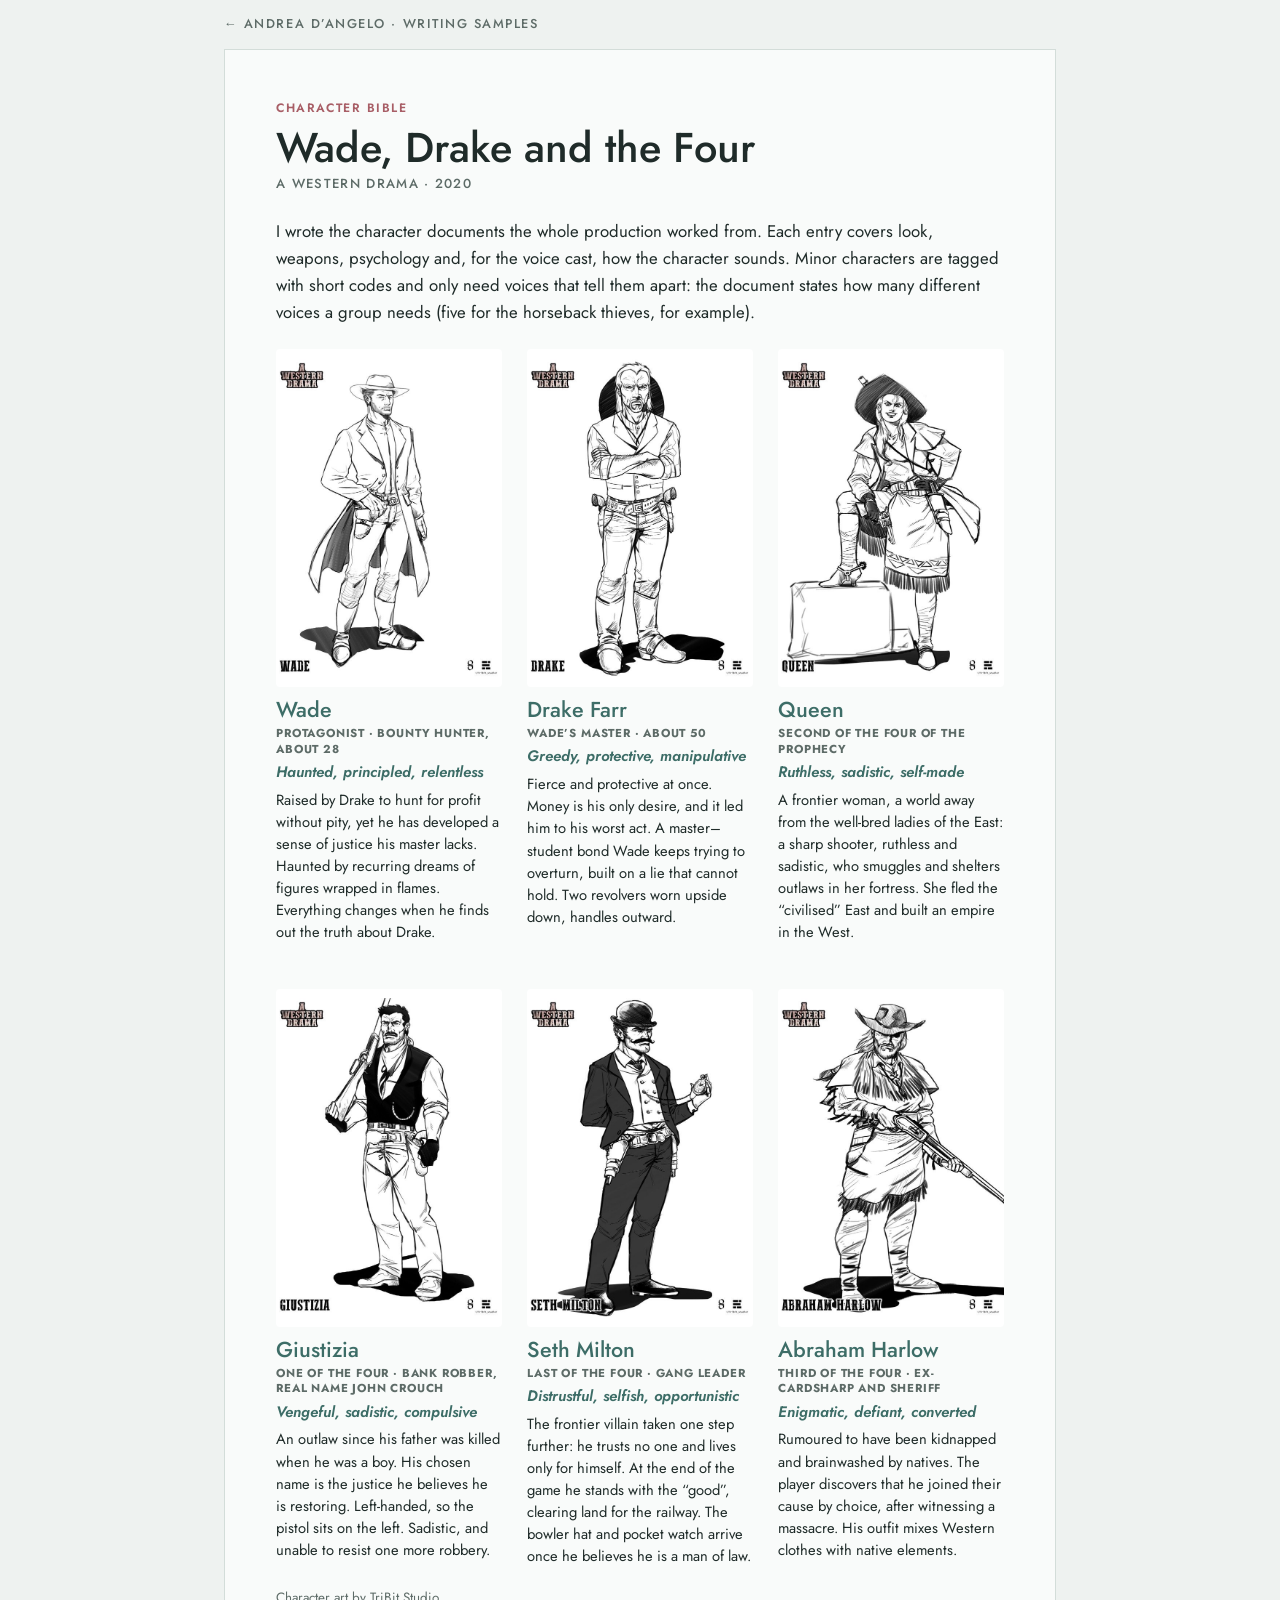
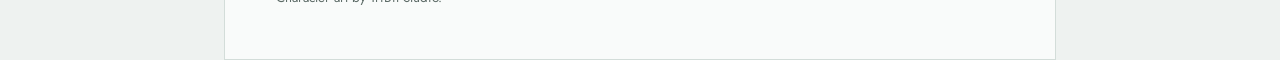
==== awd-characters.html @ d0e0a261 "Add files via upload" ====
<!doctype html>
<html lang="en">
<head>
<meta charset="utf-8">
<meta name="viewport" content="width=device-width, initial-scale=1, viewport-fit=cover">
<title>Wade, Drake and the Four · Andrea D’Angelo</title>
<link rel="icon" href="favicon.svg" type="image/svg+xml">

<meta name="claude:viewport-fit-sides" content="cover">
<link rel="stylesheet" href="https://fonts.googleapis.com/css2?family=Jost:ital,wght@0,400;0,500;0,600;1,400&family=Courier+Prime:ital,wght@0,400;0,700;1,400&display=swap">
<link rel="stylesheet" href="doc.css">
</head>
<body>
<div class="doc-top"><a href="samples.html">← Andrea D’Angelo · Writing samples</a></div>
<article class="docpage">
<p class="dk">Character bible</p>
<h1>Wade, Drake and the Four</h1>
<p class="dp">A Western Drama · 2020</p>

  <div class="sec-intro"><p>I wrote the character documents the whole production worked from. Each entry covers look, weapons, psychology and, for the voice cast, how the character sounds. Minor characters are tagged with short codes and only need voices that tell them apart: the document states how many different voices a group needs (five for the horseback thieves, for example).</p></div>
  <div class="chars">
    <article class="char"><div class="art"><img src="img/wade.jpg" width="620" height="877" alt="Wade, character art."></div>
      <h3>Wade</h3><p class="r">Protagonist · Bounty hunter, about 28</p><p class="adj">Haunted, principled, relentless</p>
      <p>Raised by Drake to hunt for profit without pity, yet he has developed a sense of justice his master lacks. Haunted by recurring dreams of figures wrapped in flames. Everything changes when he finds out the truth about Drake.</p></article>
    <article class="char"><div class="art"><img src="img/drake.jpg" width="620" height="877" alt="Drake Farr, character art."></div>
      <h3>Drake Farr</h3><p class="r">Wade’s master · About 50</p><p class="adj">Greedy, protective, manipulative</p>
      <p>Fierce and protective at once. Money is his only desire, and it led him to his worst act. A master–student bond Wade keeps trying to overturn, built on a lie that cannot hold. Two revolvers worn upside down, handles outward.</p></article>
    <article class="char"><div class="art"><img src="img/queen.jpg" width="620" height="877" alt="Queen, character art."></div>
      <h3>Queen</h3><p class="r">Second of the Four of the Prophecy</p><p class="adj">Ruthless, sadistic, self-made</p>
      <p>A frontier woman, a world away from the well-bred ladies of the East: a sharp shooter, ruthless and sadistic, who smuggles and shelters outlaws in her fortress. She fled the “civilised” East and built an empire in the West.</p></article>
    <article class="char"><div class="art"><img src="img/giustizia.jpg" width="620" height="877" alt="Giustizia, character art."></div>
      <h3>Giustizia</h3><p class="r">One of the Four · Bank robber, real name John Crouch</p><p class="adj">Vengeful, sadistic, compulsive</p>
      <p>An outlaw since his father was killed when he was a boy. His chosen name is the justice he believes he is restoring. Left-handed, so the pistol sits on the left. Sadistic, and unable to resist one more robbery.</p></article>
    <article class="char"><div class="art"><img src="img/seth.jpg" width="620" height="877" alt="Seth Milton, character art."></div>
      <h3>Seth Milton</h3><p class="r">Last of the Four · Gang leader</p><p class="adj">Distrustful, selfish, opportunistic</p>
      <p>The frontier villain taken one step further: he trusts no one and lives only for himself. At the end of the game he stands with the “good”, clearing land for the railway. The bowler hat and pocket watch arrive once he believes he is a man of law.</p></article>
    <article class="char"><div class="art"><img src="img/abraham.jpg" width="620" height="877" alt="Abraham Harlow, character art."></div>
      <h3>Abraham Harlow</h3><p class="r">Third of the Four · Ex-cardsharp and sheriff</p><p class="adj">Enigmatic, defiant, converted</p>
      <p>Rumoured to have been kidnapped and brainwashed by natives. The player discovers that he joined their cause by choice, after witnessing a massacre. His outfit mixes Western clothes with native elements.</p></article>
  </div>
  <p class="cap">Character art by TriBit Studio.</p>
</article>
</body>
</html>
---- doc.css ----
/* Andrea D'Angelo · Narrative Design Portfolio
   Layout: one reading column; project pages open with claim + cover,
   then a sticky jump bar; every writing sample sits in a "document" block
   with a bordeaux band, as in the PDF portfolio. */



:root {
  --paper: #f9fbfa; --ink: #1f2b29; --muted: #5d6b67; --rule: #d3ddd9; --wash: #eef2f0;
  --accent: #3d6d67; --accent-wash: #dce9e5; --band: #3d6d67; --on-band: #ffffff; --box-line: #c7d3cf;
  --display: "Jost", Futura, "Century Gothic", Arial, sans-serif;
  --sans: "Jost", Futura, "Century Gothic", Arial, sans-serif;
  --serif: "Jost", Futura, "Century Gothic", Arial, sans-serif;
  --script: "Courier Prime", "TeX Gyre Cursor", "Courier New", Courier, monospace;
  --col: 46rem; --wide: 52rem; color-scheme: light;
}
@media (prefers-color-scheme: dark) { :root:not([data-theme="light"]) {
  --paper: #1b211f; --ink: #e5ece9; --muted: #9fb0aa; --rule: #2c3533; --wash: #141917;
  --accent: #8cc2b9; --accent-wash: #1f2d2a; --band: #2f5752; --on-band: #f2f7f5; --box-line: #34403d; color-scheme: dark; } }
:root[data-theme="dark"] {
  --paper: #1b211f; --ink: #e5ece9; --muted: #9fb0aa; --rule: #2c3533; --wash: #141917;
  --accent: #8cc2b9; --accent-wash: #1f2d2a; --band: #2f5752; --on-band: #f2f7f5; --box-line: #34403d; color-scheme: dark; }

*, *::before, *::after { box-sizing: border-box; }
html { -webkit-text-size-adjust: 100%; scroll-behavior: smooth; }
@media (prefers-reduced-motion: reduce) { html { scroll-behavior: auto; } }
body {
  margin: 0;
  background: var(--paper);
  color: var(--ink);
  font: 400 1.0625rem/1.62 var(--serif);
  padding-left: max(16px, env(safe-area-inset-left, 0px));
  padding-right: max(16px, env(safe-area-inset-right, 0px));
}
img { max-width: 100%; height: auto; display: block; }
a { color: var(--accent); text-underline-offset: 0.18em; text-decoration-thickness: 1px; }
a:hover { text-decoration-thickness: 2px; }
:focus-visible { outline: 2px solid var(--accent); outline-offset: 3px; }
p { margin: 0 0 0.9em; }
em, i { font-style: italic; }
strong, b { font-weight: 650; }

.wrap { max-width: var(--wide); margin: 0 auto; }
.col { max-width: var(--col); }

/* ---------- header ---------- */
.top {
  max-width: var(--wide); margin: 0 auto;
  display: flex; align-items: baseline; justify-content: space-between; gap: 0.5rem 1.5rem; flex-wrap: wrap;
  padding-block: 1.1rem 0.9rem;
  border-bottom: 1px solid var(--rule);
  font-family: var(--sans);
}
.brand { font: 700 1.05rem/1.2 var(--display); letter-spacing: 0.01em; color: var(--ink); text-decoration: none; text-transform: uppercase; }
.brand span { color: var(--accent); }
.nav { display: flex; gap: 0.2rem 1.15rem; flex-wrap: wrap; font-size: 0.86rem; }
.nav a { color: var(--muted); text-decoration: none; padding-block: 0.2rem; white-space: nowrap; }
.nav a:hover { color: var(--ink); }
.nav a[aria-current="page"] { color: var(--ink); box-shadow: inset 0 -2px 0 var(--accent); }
.nav .pdf { color: var(--accent); }
@media (max-width: 640px) {
  .top { flex-direction: column; align-items: flex-start; gap: 0.55rem; }
  .nav { flex-wrap: nowrap; overflow-x: auto; max-width: 100%; scrollbar-width: none; gap: 1rem; padding-bottom: 2px; }
  .nav::-webkit-scrollbar { display: none; }
}

/* ---------- type ---------- */
h1, h2, h3, h4 { font-family: var(--sans); font-weight: 700; line-height: 1.15; margin: 0; text-wrap: balance; }
.display { font-family: var(--display); font-weight: 700; letter-spacing: -0.005em; }
h1.claim { font: 700 clamp(2.4rem, 7vw, 4.1rem)/0.98 var(--display); letter-spacing: -0.01em; text-transform: none; }
h2.sec { font: 700 clamp(1.55rem, 3.6vw, 2.1rem)/1.08 var(--display); margin: 0 0 0.35rem; }
h3 { font-size: 1.1rem; margin: 1.6rem 0 0.5rem; }
.label {
  font: 700 0.74rem/1.3 var(--sans); letter-spacing: 0.09em; text-transform: uppercase;
  color: var(--accent); margin: 2rem 0 0.6rem;
}
.role { font: 700 0.8rem/1.45 var(--sans); letter-spacing: 0.07em; text-transform: uppercase; color: var(--accent); margin: 0.85rem 0 1rem; }
.eyebrow { font: 700 0.82rem/1.3 var(--sans); letter-spacing: 0.08em; text-transform: uppercase; color: var(--muted); margin: 0 0 0.6rem; }
.lead { font-size: 1.2rem; line-height: 1.55; }
.small, .cap { font: 400 0.84rem/1.45 var(--sans); color: var(--muted); }
.cap { margin: 0.45rem 0 0; }
.links { display: flex; flex-wrap: wrap; gap: 0.4rem 1.2rem; font: 700 0.86rem/1.4 var(--sans); margin: 0.2rem 0 0; }
.links a { text-decoration: none; }
.links a:hover { text-decoration: underline; }
ul.ticks { margin: 0 0 1rem; padding-left: 1.15rem; }
ul.ticks li { margin: 0 0 0.45rem; padding-left: 0.2rem; }
ul.ticks li::marker { color: var(--accent); }

/* ---------- home ---------- */
.hero { padding-block: clamp(2.2rem, 7vw, 4.5rem) 1.5rem; max-width: var(--wide); margin: 0 auto; }
.hero h1 { font: 700 clamp(2.9rem, 10vw, 5.6rem)/0.92 var(--display); text-transform: uppercase; letter-spacing: -0.012em; }
.hero .what { font: 700 1.05rem/1.3 var(--sans); color: var(--accent); margin: 0.9rem 0 1.6rem; letter-spacing: 0.02em; }
.hero .promise { font: 600 clamp(1.3rem, 3vw, 1.65rem)/1.35 var(--serif); max-width: 40rem; margin: 0 0 1rem; text-wrap: pretty; }
.hero .intro { max-width: 40rem; color: var(--ink); }
.contact { display: flex; flex-wrap: wrap; gap: 0.6rem 1.4rem; align-items: center; font: 400 0.92rem/1.4 var(--sans); margin-top: 1.4rem; }
.contact .addr { user-select: all; }
.btn {
  display: inline-flex; align-items: center; gap: 0.45rem; font: 700 0.84rem/1 var(--sans); letter-spacing: 0.03em;
  padding: 0.7rem 0.95rem; border: 1px solid var(--accent); color: var(--accent); text-decoration: none; border-radius: 2px;
}
.btn:hover { background: var(--accent-wash); }
.btn.solid { background: var(--band); color: var(--on-band); border-color: var(--band); }
.btn.solid:hover { filter: brightness(1.12); background: var(--band); }

.claims { max-width: var(--wide); margin: 0 auto; padding-block: 1.5rem 1rem; }
.claims > .label { margin-top: 0; }
.claim-grid { display: grid; grid-template-columns: repeat(3, minmax(0, 1fr)); gap: 1.6rem; }
@media (max-width: 900px) { .claim-grid { grid-template-columns: 1fr; gap: 2.4rem; } }
.claim-card { display: flex; flex-direction: column; min-width: 0; border-top: 3px solid var(--accent); padding-top: 0.9rem; }
.claim-card .pic { display: block; aspect-ratio: 16 / 9; overflow: hidden; background: var(--wash); margin-bottom: 0.95rem; }
.claim-card .pic img { width: 100%; height: 100%; object-fit: cover; transition: transform .4s ease; }
.claim-card .pic:hover img { transform: scale(1.025); }
@media (prefers-reduced-motion: reduce) { .claim-card .pic img { transition: none; } }
.claim-card h2 { font: 700 clamp(1.7rem, 3vw, 2.05rem)/1.02 var(--display); }
.claim-card h2 a { color: var(--ink); text-decoration: none; }
.claim-card h2 a:hover { color: var(--accent); }
.claim-card .proj { font: 700 0.78rem/1.3 var(--sans); letter-spacing: 0.08em; text-transform: uppercase; color: var(--muted); margin: 0.45rem 0 0.7rem; }
.claim-card .line { font-size: 1rem; margin-bottom: 1rem; }
.samples-list { list-style: none; margin: 0; padding: 0; border-top: 1px solid var(--rule); font-family: var(--sans); }
.samples-list li { border-bottom: 1px solid var(--rule); }
.samples-list a { display: grid; grid-template-columns: 1fr auto; gap: 0.6rem; padding: 0.62rem 0; text-decoration: none; color: var(--ink); font-size: 0.92rem; line-height: 1.3; }
.samples-list a span.f { display: block; font-size: 0.7rem; letter-spacing: 0.08em; text-transform: uppercase; color: var(--accent); font-weight: 700; margin-bottom: 0.15rem; }
.samples-list a::after { content: "→"; color: var(--accent); align-self: center; }
.samples-list a:hover { color: var(--accent); }
.samples-head { font: 700 0.7rem/1 var(--sans); letter-spacing: 0.1em; text-transform: uppercase; color: var(--muted); margin: 0 0 0.5rem; }

.band-sec { max-width: var(--wide); margin: 0 auto; padding-block: 2.2rem; border-top: 1px solid var(--rule); }
.other-line { display: grid; grid-template-columns: 14rem 1fr; gap: 0.4rem 2rem; }
@media (max-width: 700px) { .other-line { grid-template-columns: 1fr; } }
.other-line h2 { font: 700 1.6rem/1.05 var(--display); }

/* ---------- key/value rows (disciplines, channels, tables) ---------- */
.rows { border-top: 1px solid var(--rule); font: 400 0.95rem/1.5 var(--sans); }
.rows > div { display: grid; grid-template-columns: 13rem minmax(0, 1fr); gap: 0.25rem 1.5rem; padding: 0.7rem 0.6rem; border-bottom: 1px solid var(--rule); }
.rows > div > :first-child { font-weight: 700; }
.rows > div.hl { background: var(--accent-wash); }
@media (max-width: 640px) { .rows > div { grid-template-columns: 1fr; padding-inline: 0.5rem; } }
.rows.three > div { grid-template-columns: 10rem 13rem minmax(0, 1fr); }
.rows.three > div.head, .rows.mission > div.head { font-size: 0.76rem; letter-spacing: 0.08em; text-transform: uppercase; color: var(--accent); border-bottom: 2px solid var(--accent); background: var(--wash); }
.rows.mission > div { grid-template-columns: 3.5rem minmax(0, 1fr) minmax(0, 1fr); }
@media (max-width: 760px) {
  .rows.three > div, .rows.mission > div { grid-template-columns: 1fr; gap: 0.15rem; }
  .rows.three > div.head, .rows.mission > div.head { display: none; }
  .rows.three > div > :nth-child(2)::before { content: "Real-world anchor · "; font-weight: 700; color: var(--muted); }
  .rows.mission > div > :first-child::before { content: "Step "; }
  .rows.mission > div > :nth-child(3) { color: var(--muted); }
  .rows.mission > div > :nth-child(3)::before { content: "Story function · "; font-weight: 700; }
}

.steps { display: grid; grid-template-columns: repeat(3, minmax(0, 1fr)); gap: 1.4rem; font: 400 0.95rem/1.5 var(--sans); }
.steps b { display: block; margin-bottom: 0.25rem; }
.steps .n { font: 700 2.2rem/1 var(--display); color: var(--accent); display: block; margin-bottom: 0.4rem; }
@media (max-width: 760px) { .steps { grid-template-columns: 1fr; gap: 1rem; } }
.two-lists { display: grid; grid-template-columns: repeat(2, minmax(0, 1fr)); gap: 1.5rem; font: 400 0.95rem/1.7 var(--sans); }
.two-lists ul { list-style: none; margin: 0; padding: 0; }
@media (max-width: 560px) { .two-lists { grid-template-columns: 1fr; } }

/* ---------- project pages ---------- */
.p-hero { max-width: var(--wide); margin: 0 auto; padding-block: clamp(1.8rem, 5vw, 3.2rem) 1.6rem; display: grid; grid-template-columns: minmax(0, 1.15fr) minmax(0, 1fr); gap: 2.4rem; align-items: start; }
.p-hero .cover { margin-top: 0.4rem; }
.p-hero .cover img { width: 100%; }
@media (max-width: 820px) { .p-hero { grid-template-columns: 1fr; gap: 1.4rem; } .p-hero .cover { order: -1; margin: 0; } }

.jump {
  position: sticky; top: env(safe-area-inset-top, 0px); z-index: 5;
  background: var(--paper); border-block: 1px solid var(--rule);
  margin-inline: calc(-1 * max(16px, env(safe-area-inset-left, 0px))) calc(-1 * max(16px, env(safe-area-inset-right, 0px)));
  padding-left: max(16px, env(safe-area-inset-left, 0px)); padding-right: max(16px, env(safe-area-inset-right, 0px));
}
body::before { content: ""; position: fixed; inset: 0 0 auto; height: env(safe-area-inset-top, 0px); z-index: 10; background: var(--paper); }
.jump nav { max-width: var(--wide); margin: 0 auto; display: flex; gap: 0.25rem 1.3rem; overflow-x: auto; scrollbar-width: none; font: 700 0.78rem/1 var(--sans); letter-spacing: 0.06em; text-transform: uppercase; }
.jump nav::-webkit-scrollbar { display: none; }
.jump a { white-space: nowrap; color: var(--muted); text-decoration: none; padding-block: 0.85rem; }
.jump a:hover { color: var(--accent); }
.jump a.ws { color: var(--accent); }

main.page { max-width: var(--wide); margin: 0 auto; }
.sec-block { padding-block: 2.6rem 1rem; border-bottom: 1px solid var(--rule); scroll-margin-top: 3.2rem; }
.sec-block:last-of-type { border-bottom: 0; }
[id] { scroll-margin-top: 3.6rem; }
.sec-intro { max-width: var(--col); }
.sec-kicker { font: 700 0.76rem/1.3 var(--sans); letter-spacing: 0.09em; text-transform: uppercase; color: var(--muted); margin: 0 0 0.5rem; }
.grp { border-top: 1px solid var(--rule); padding-top: 0.7rem; margin-top: 0.8rem; }
.grp h4 { font: 700 0.78rem/1.3 var(--sans); letter-spacing: 0.08em; text-transform: uppercase; color: var(--accent); margin: 0 0 0.45rem; }
.grp ul.ticks { margin-bottom: 0.4rem; }
.approach { background: var(--wash); padding: 1rem 1.2rem; margin: 1.6rem 0 0.8rem; font-size: 1rem; }
.approach.tint { background: var(--accent-wash); }

/* ---------- writing sample block ---------- */
.sample { margin: 1.8rem 0 1.4rem; max-width: var(--col); background: var(--wash); }
.sample.wide { max-width: none; }
.sample-band { background: var(--band); color: var(--on-band); font: 700 0.74rem/1.4 var(--sans); letter-spacing: 0.08em; text-transform: uppercase; padding: 0.55rem 0.95rem; }
.sample-band b { font-weight: 700; opacity: 0.78; }
.sample-body { padding: 1rem 1.1rem 1.1rem; }
@media (max-width: 480px) { .sample-body { padding: 0.9rem 0.85rem 1rem; } }
.reg { font: italic 400 0.9rem/1.45 var(--serif); color: var(--muted); margin: 0 0 0.8rem; }
.reg::before { content: "Register: "; font-style: normal; font: 700 0.7rem/1 var(--sans); letter-spacing: 0.08em; text-transform: uppercase; }
.note { font: italic 400 1rem/1.55 var(--serif); color: var(--ink); border-top: 1px solid var(--box-line); padding-top: 0.7rem; margin: 0.9rem 0 0; }
.dl p { margin: 0 0 0.45rem; padding-left: 1.1rem; text-indent: -1.1rem; }
.dl .sp { font: 700 0.8rem/1 var(--sans); letter-spacing: 0.06em; text-transform: uppercase; }
.dl .dir { font-style: italic; color: var(--muted); padding-left: 0; text-indent: 0; }
.dl .fr { font: 700 0.76rem/1.3 var(--sans); letter-spacing: 0.08em; text-transform: uppercase; padding-left: 0; text-indent: 0; margin-top: 0.9rem; }
.dl .fr:first-child { margin-top: 0; }
.dl .go { font: 400 0.9rem/1.45 var(--sans); color: var(--accent); }
.dl .go::before { content: "→ "; }
.dl .mem { background: var(--paper); padding: 0.6rem 0.8rem 0.6rem 1.9rem; margin: 0.4rem 0 0.6rem; }
.quote { font: italic 400 1.15rem/1.55 var(--serif); margin: 0 0 0.5rem; }
.src { font: 400 0.84rem/1.4 var(--sans); color: var(--muted); }
.mh p { margin: 0 0 0.35rem; }
.mh .k { font: 400 0.82rem/1 var(--sans); color: var(--muted); font-style: normal; }
.single p { margin-bottom: 0.8rem; }
.single b { font-family: var(--sans); font-size: 0.92rem; }

.pair { display: grid; grid-template-columns: repeat(2, minmax(0, 1fr)); gap: 1.2rem; align-items: start; }
.pair > * { min-width: 0; margin: 0; max-width: none; }
@media (max-width: 760px) { .pair { grid-template-columns: 1fr; } }
.pair-wrap { margin: 1.6rem 0; }
.card { background: var(--wash); padding: 1rem 1.1rem; }
.card h4 { font: 700 0.76rem/1.35 var(--sans); letter-spacing: 0.08em; text-transform: uppercase; color: var(--accent); margin: 0 0 0.5rem; }
.card p { font-size: 0.98rem; }
.card p:last-child { margin-bottom: 0; }

.figs { display: grid; gap: 1rem; margin: 1.4rem 0 0.4rem; }
.figs.c2 { grid-template-columns: repeat(2, minmax(0, 1fr)); }
.figs.c3 { grid-template-columns: repeat(3, minmax(0, 1fr)); }
@media (max-width: 680px) { .figs.c2, .figs.c3 { grid-template-columns: 1fr; } }
@media (min-width: 420px) and (max-width: 680px) { .figs.c3.keep { grid-template-columns: repeat(2, minmax(0, 1fr)); } }
figure { margin: 0; min-width: 0; }
figcaption { font: 400 0.84rem/1.45 var(--sans); color: var(--muted); margin-top: 0.4rem; }
figcaption b { color: var(--ink); }
figcaption i { color: var(--ink); }
.side { display: grid; grid-template-columns: minmax(0, 0.8fr) minmax(0, 1fr); gap: 1.4rem; align-items: start; margin-top: 1.4rem; }
.side .sample { margin: 0; }
@media (max-width: 760px) { .side { grid-template-columns: 1fr; } }

/* ---------- screenplay ---------- */
.screenplay { font: 400 0.92rem/1.5 var(--script); background: var(--paper); padding: 1rem 1.1rem; margin: 0.6rem 0 1rem; border: 1px solid var(--box-line); }
.screenplay p { margin: 0; }
.screenplay .slug { font-weight: 700; text-transform: uppercase; margin-bottom: 0.7rem; }
.screenplay .act { margin: 0.7rem 0; }
.screenplay .sfx { font-weight: 700; margin: 0.8rem 0 0.4rem; }
.screenplay .gap { margin: 0.6rem 0; }
.screenplay .who { margin: 0.75rem 0 0 38%; font-weight: 700; }
.screenplay .par { margin-left: 30%; }
.screenplay .ln { margin: 0 14% 0 18%; }
.screenplay .hl { color: var(--accent); font-weight: 700; }
@media (max-width: 600px) {
  .screenplay { padding: 0.85rem 0.8rem; font-size: 0.88rem; }
  .screenplay .who { margin: 0.8rem 0 0; }
  .screenplay .par { margin-left: 0; font-style: italic; }
  .screenplay .ln { margin: 0 0 0 1.2rem; }
}
.phase { font: 700 1rem/1.3 var(--sans); margin: 1.4rem 0 0.4rem; }
.doc-h { font: 700 0.95rem/1.3 var(--sans); color: var(--accent); margin: 1.3rem 0 0.5rem; letter-spacing: 0.02em; }
.doc-h:first-child { margin-top: 0; }
.kv { font: 400 0.9rem/1.45 var(--sans); border-top: 1px solid var(--box-line); margin-bottom: 0.6rem; }
.kv > div { display: grid; grid-template-columns: 11rem minmax(0, 1fr); gap: 0.2rem 1rem; padding: 0.4rem 0; border-bottom: 1px solid var(--box-line); }
.kv > div > :first-child { font-weight: 700; }
@media (max-width: 520px) { .kv > div { grid-template-columns: 1fr; } }
.sfxlist { font-size: 0.97rem; }
.sfxlist code { font: 700 0.85rem/1 var(--script); }

.listen { background: var(--paper); border: 1px solid var(--box-line); padding: 0.9rem 1rem; margin: 0 0 1.2rem; }
.listen p { font: 400 0.86rem/1.45 var(--sans); color: var(--muted); margin: 0.55rem 0 0; }
.listen .t { font: 700 0.76rem/1.3 var(--sans); letter-spacing: 0.08em; text-transform: uppercase; color: var(--accent); margin: 0 0 0.6rem; }
.listen audio { width: 100%; display: block; }

/* ---------- diagrams (HTML, stack on phones) ---------- */
.dg { font: 400 0.84rem/1.35 var(--sans); margin: 1.4rem 0 0.6rem; color: var(--ink); }
.dg .box { border: 1px solid var(--ink); background: var(--paper); padding: 0.55rem 0.7rem; text-align: center; border-radius: 4px; }
.dg .box b { display: block; }
.dg .tint { background: var(--wash); }
.dg .chips { display: flex; gap: 0.4rem; justify-content: center; margin-top: 0.5rem; }
.dg .chip { flex: 1; border: 1px solid var(--box-line); background: var(--wash); border-radius: 4px; padding: 0.35rem 0.4rem; text-align: center; font-size: 0.8rem; }
.dg .chip.r { border-color: var(--accent); background: var(--accent-wash); }
.dg .row { display: grid; gap: 0.8rem; }
.dg .r3 { grid-template-columns: repeat(3, minmax(0, 1fr)); }
.dg .r2 { grid-template-columns: repeat(2, minmax(0, 1fr)); }
.dg .r4 { grid-template-columns: repeat(4, minmax(0, 1fr)); }
.dg .down { text-align: center; color: var(--muted); font-size: 1.1rem; line-height: 1; padding: 0.45rem 0; }
.dg .down small { display: block; font-size: 0.74rem; color: var(--accent); margin-top: 0.2rem; }
.dg .mid { max-width: 26rem; margin: 0 auto; }
.dg .flag { font: 700 0.72rem/1.3 var(--sans); letter-spacing: 0.06em; text-transform: uppercase; color: var(--accent); text-align: center; margin-top: 0.4rem; }
.dg .cond { font: 700 0.72rem/1.3 var(--sans); letter-spacing: 0.06em; text-transform: uppercase; color: var(--accent); margin-bottom: 0.3rem; text-align: center; }
.dg .loop { border: 1.5px solid var(--accent); border-radius: 6px; padding: 0.8rem; position: relative; }
.dg .loop-t { font: 700 0.72rem/1.35 var(--sans); letter-spacing: 0.06em; text-transform: uppercase; color: var(--accent); text-align: center; margin: 0 0 0.7rem; }
.dg .pass { display: flex; flex-direction: column; gap: 0.35rem; }
.dg .pass .io { display: flex; justify-content: space-between; font-size: 0.72rem; padding: 0 0.3rem; }
.dg .pass .io span:first-child { color: var(--ink); }
.dg .pass .io span:last-child { color: var(--accent); }
@media (max-width: 680px) {
  .dg .r3 { grid-template-columns: 1fr; }
  .dg .r4 { grid-template-columns: repeat(2, minmax(0, 1fr)); }
  .dg .r2.stack { grid-template-columns: 1fr; }
}

/* ---------- characters ---------- */
.chars { display: grid; grid-template-columns: repeat(3, minmax(0, 1fr)); gap: 2rem 1.6rem; margin-top: 1.4rem; }
@media (max-width: 860px) { .chars { grid-template-columns: repeat(2, minmax(0, 1fr)); } }
@media (max-width: 520px) { .chars { grid-template-columns: 1fr; } }
.char { min-width: 0; font: 400 0.92rem/1.5 var(--sans); }
.char .art { background: #ffffff; display: flex; justify-content: center; padding: 0.6rem 0; margin-bottom: 0.7rem; }
.char .art img { max-height: 21rem; width: auto; }
.char h3 { font: 700 1.25rem/1.1 var(--display); color: var(--accent); margin: 0 0 0.25rem; }
.char .r { font: 700 0.72rem/1.35 var(--sans); letter-spacing: 0.07em; text-transform: uppercase; color: var(--muted); margin: 0 0 0.3rem; }
.char .adj { font: italic 600 0.95rem/1.35 var(--serif); color: var(--accent); margin: 0 0 0.4rem; }
.ccards { display: grid; grid-template-columns: repeat(2, minmax(0, 1fr)); gap: 1rem; margin-top: 1.4rem; }
@media (max-width: 680px) { .ccards { grid-template-columns: 1fr; } }
.ccards .card .adj { font: italic 600 0.98rem/1.35 var(--serif); color: var(--accent); margin-bottom: 0.4rem; }

/* ---------- next / footer ---------- */
.next { max-width: var(--wide); margin: 2rem auto 0; padding-block: 1.6rem; border-top: 3px solid var(--accent); display: flex; justify-content: space-between; gap: 1rem; flex-wrap: wrap; font-family: var(--sans); }
.next a { text-decoration: none; color: var(--ink); }
.next a span { display: block; font: 700 0.72rem/1.3 var(--sans); letter-spacing: 0.08em; text-transform: uppercase; color: var(--muted); }
.next a strong { font: 700 1.5rem/1.1 var(--display); }
.next a:hover strong { color: var(--accent); }
.next .r { text-align: right; margin-left: auto; }
.foot { max-width: var(--wide); margin: 2.5rem auto 0; padding-block: 1.4rem 2.2rem; border-top: 1px solid var(--rule); display: flex; flex-wrap: wrap; justify-content: space-between; gap: 0.6rem 2rem; font: 400 0.84rem/1.5 var(--sans); color: var(--muted); }
.foot .addr { user-select: all; color: var(--ink); }
.foot nav { display: flex; flex-wrap: wrap; gap: 0.3rem 1.2rem; }
.dl .plain { padding-left: 0; text-indent: 0; }
.claim-card .pic.contain { background: #000; }
.claim-card .pic.contain img { object-fit: contain; }

body { background: var(--wash); font-size: 1.05rem; }
.doc-top { max-width: 52rem; margin: 0 auto; display: flex; justify-content: space-between; align-items: center; gap: .6rem 1rem; flex-wrap: wrap; padding-block: 1rem; font: 500 .8rem/1.3 var(--sans); letter-spacing: .12em; text-transform: uppercase; }
.doc-top a { color: var(--muted); text-decoration: none; }
.doc-top a:hover { color: var(--accent); }
.doc-top .dl { color: var(--accent); border: 1px solid var(--accent); padding: .5rem .8rem; border-radius: 999px; }
.docpage { max-width: 52rem; margin: 0 auto; background: var(--paper); padding: clamp(1.3rem, 5vw, 3.2rem); border: 1px solid var(--rule); }
.docpage .dk { font: 600 .76rem/1.3 var(--sans); letter-spacing: .12em; text-transform: uppercase; color: #a85e66; margin: 0 0 .5rem; }
.docpage h1 { font: 500 clamp(1.9rem, 5vw, 2.6rem)/1.1 var(--display); margin: 0 0 .3rem; }
.docpage .dp { font: 500 .82rem/1.3 var(--sans); letter-spacing: .1em; text-transform: uppercase; color: var(--muted); margin: 0 0 1.6rem; }
.docpage .sample { max-width: none; background: var(--wash); }
.docpage .sec-intro { max-width: none; }
.docpage h3 { font-family: var(--display); font-weight: 500; font-size: 1.35rem; }
.sample-band { border-radius: 0; }
.playlink { margin: 0 0 1.4rem; }
.pbtn { display: inline-block; background: var(--accent); color: var(--paper); text-decoration: none; font: 600 .95rem/1 var(--sans); padding: .8rem 1.1rem; border-radius: 999px; }
.char .art { border-radius: 4px; }
@media print {
  @page { size: A4; margin: 16mm 16mm; }
  body { background: #fff; padding: 0; }
  .doc-top, .playlink { display: none; }
  .docpage { border: 0; padding: 0; max-width: none; }
  .sample, .card, .char, .dg, figure, .rows > div { break-inside: avoid; }
}

.tagline { font: italic 500 clamp(1.15rem, 2.6vw, 1.45rem)/1.35 var(--sans); color: var(--ink); margin: 0.2rem 0 1.4rem; text-wrap: balance; }
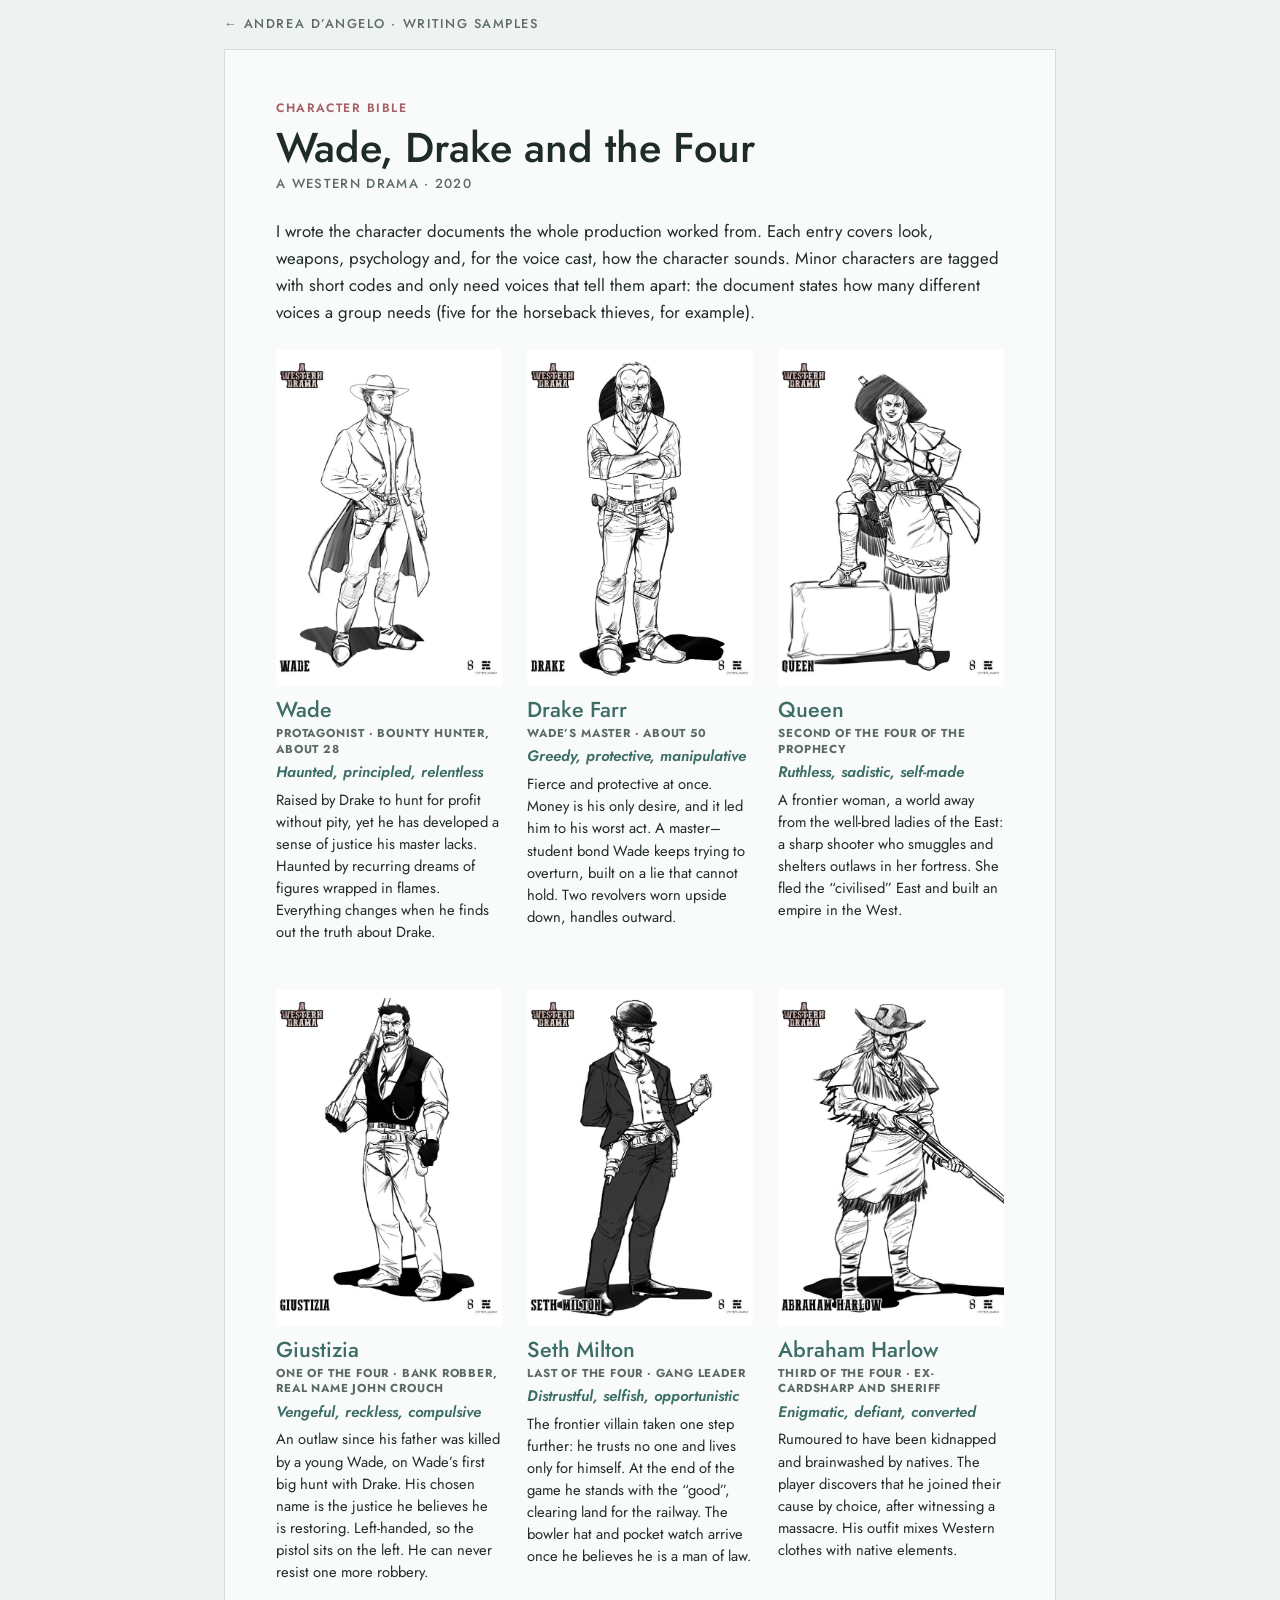
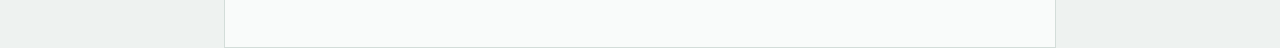
==== commit eca58b56: "Add files via upload" ====
--- a/awd-characters.html
+++ b/awd-characters.html
@@ -27,10 +27,10 @@
       <p>Fierce and protective at once. Money is his only desire, and it led him to his worst act. A master–student bond Wade keeps trying to overturn, built on a lie that cannot hold. Two revolvers worn upside down, handles outward.</p></article>
     <article class="char"><div class="art"><img src="img/queen.jpg" width="620" height="877" alt="Queen, character art."></div>
       <h3>Queen</h3><p class="r">Second of the Four of the Prophecy</p><p class="adj">Ruthless, sadistic, self-made</p>
-      <p>A frontier woman, a world away from the well-bred ladies of the East: a sharp shooter, ruthless and sadistic, who smuggles and shelters outlaws in her fortress. She fled the “civilised” East and built an empire in the West.</p></article>
+      <p>A frontier woman, a world away from the well-bred ladies of the East: a sharp shooter who smuggles and shelters outlaws in her fortress. She fled the “civilised” East and built an empire in the West.</p></article>
     <article class="char"><div class="art"><img src="img/giustizia.jpg" width="620" height="877" alt="Giustizia, character art."></div>
-      <h3>Giustizia</h3><p class="r">One of the Four · Bank robber, real name John Crouch</p><p class="adj">Vengeful, sadistic, compulsive</p>
-      <p>An outlaw since his father was killed when he was a boy. His chosen name is the justice he believes he is restoring. Left-handed, so the pistol sits on the left. Sadistic, and unable to resist one more robbery.</p></article>
+      <h3>Giustizia</h3><p class="r">One of the Four · Bank robber, real name John Crouch</p><p class="adj">Vengeful, reckless, compulsive</p>
+      <p>An outlaw since his father was killed by a young Wade, on Wade’s first big hunt with Drake. His chosen name is the justice he believes he is restoring. Left-handed, so the pistol sits on the left. He can never resist one more robbery.</p></article>
     <article class="char"><div class="art"><img src="img/seth.jpg" width="620" height="877" alt="Seth Milton, character art."></div>
       <h3>Seth Milton</h3><p class="r">Last of the Four · Gang leader</p><p class="adj">Distrustful, selfish, opportunistic</p>
       <p>The frontier villain taken one step further: he trusts no one and lives only for himself. At the end of the game he stands with the “good”, clearing land for the railway. The bowler hat and pocket watch arrive once he believes he is a man of law.</p></article>
@@ -38,7 +38,6 @@
       <h3>Abraham Harlow</h3><p class="r">Third of the Four · Ex-cardsharp and sheriff</p><p class="adj">Enigmatic, defiant, converted</p>
       <p>Rumoured to have been kidnapped and brainwashed by natives. The player discovers that he joined their cause by choice, after witnessing a massacre. His outfit mixes Western clothes with native elements.</p></article>
   </div>
-  <p class="cap">Character art by TriBit Studio.</p>
 </article>
 </body>
 </html>
